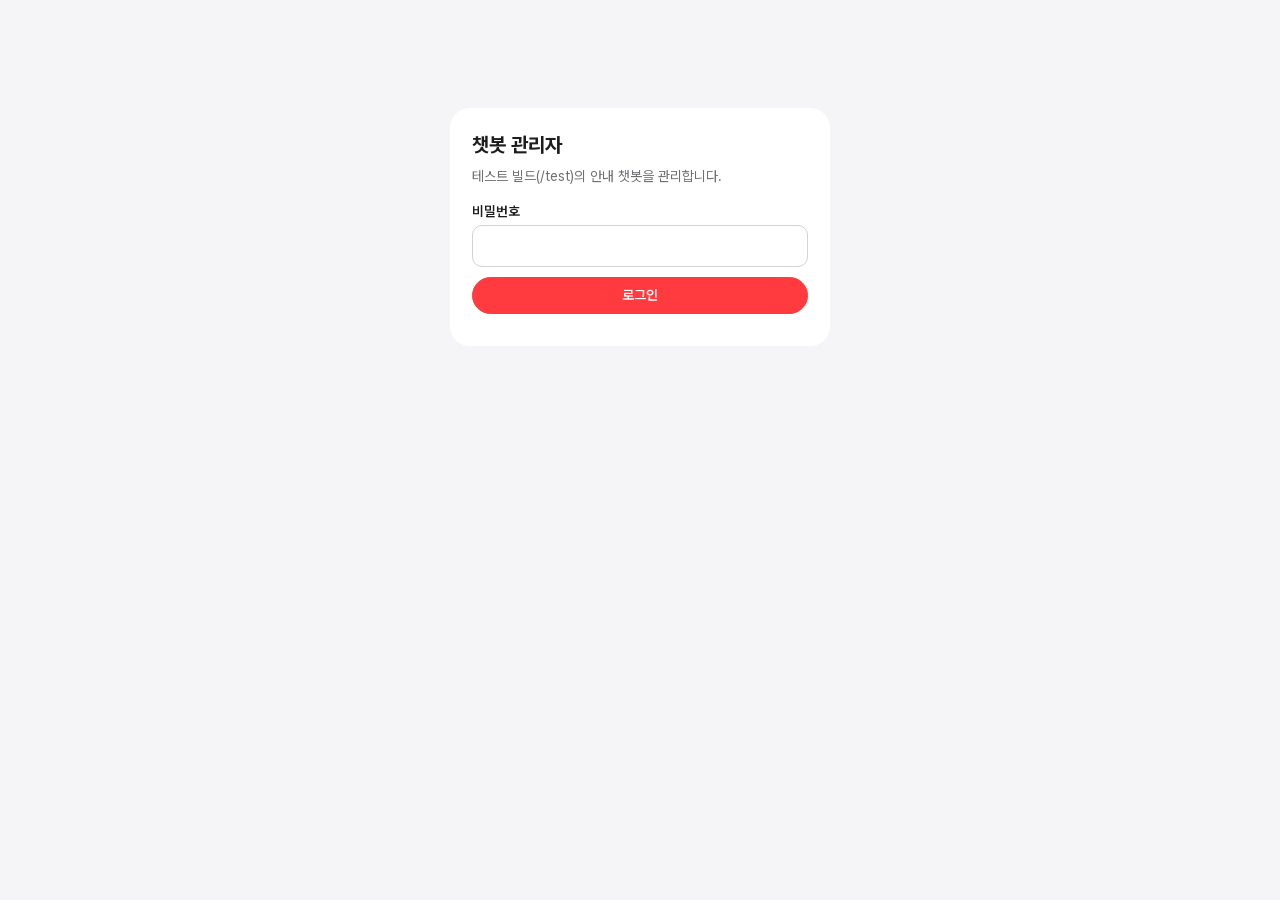
==== site/test/admin.html @ f01dce82 "테스트 빌드(/test)에 안내 챗봇 추가 - worker/: 챗봇 · 관리자 · 대화 시작 알림 API (Cloudflare Worker addiagram-test) - site" ====
<!doctype html>
<html lang="ko">
<head>
<meta charset="utf-8">
<meta name="viewport" content="width=device-width, initial-scale=1">
<meta name="robots" content="noindex, nofollow">
<title>챗봇 관리자</title>
<style>
@font-face { font-family: "Pretendard Variable"; src: url("../fonts/PretendardVariable.woff2") format("woff2"); font-weight: 45 920; font-display: swap; }
/* 챗봇 관리자: Q&A · 응답 문구 · 규칙 · 대화 기록 · 알림. 사이트와 같은 라이트 테마 · Pretendard */
:root { color-scheme: light; --brand: #ff3b40; --text: #1d1d1f; --text-2: #6e6e73; --text-3: #8e8e93; --line: #d2d2d7; --g1: #f0f0f3; --g2: #e5e5ea; --bg: #fff; --bg-gray: #f5f5f7; --font: "Pretendard Variable", Pretendard, -apple-system, "Apple SD Gothic Neo", "Malgun Gothic", sans-serif; }
* { box-sizing: border-box; }
[hidden] { display: none !important; }
body { margin: 0; font-family: var(--font); background: var(--bg-gray); color: var(--text); line-height: 1.5; word-break: keep-all; }
button, input, select, textarea { font: inherit; color: inherit; }
:focus-visible { outline: 2px solid var(--brand); outline-offset: 2px; }
.wrap { max-width: 1200px; margin: 0 auto; padding: 28px 16px 80px; }
header { display: flex; flex-wrap: wrap; align-items: center; gap: 12px 20px; }
h1 { margin: 0; font-size: 26px; font-weight: 800; letter-spacing: -0.03em; }
h1 small { font-size: 14px; font-weight: 600; color: var(--text-2); margin-left: 8px; letter-spacing: 0; }
.tabs { display: flex; flex-wrap: wrap; gap: 6px; margin-left: auto; }
.tabs button, .btn { padding: 7px 14px; border-radius: 999px; border: 1px solid var(--line); background: var(--bg); font-size: 14px; font-weight: 600; cursor: pointer; }
.tabs button[aria-selected="true"] { background: var(--text); color: #fff; border-color: var(--text); }
.btn.primary { background: var(--brand); border-color: var(--brand); color: #fff; }
.btn.ghost { background: transparent; }
.btn.danger { color: var(--brand); border-color: var(--brand); }
.btn:disabled { opacity: .45; cursor: not-allowed; }
.card { margin-top: 18px; padding: 22px; border-radius: 20px; background: var(--bg); }
.card h2 { margin: 0; font-size: 20px; font-weight: 700; }
.cap { margin: 6px 0 0; color: var(--text-2); font-size: 14px; }
.row { display: flex; flex-wrap: wrap; gap: 8px; align-items: center; }
.status { margin-left: 8px; font-size: 13.5px; color: var(--text-2); }
.status.err { color: var(--brand); }
.login { max-width: 380px; margin: 80px auto; }
.login label, .field { display: grid; gap: 4px; font-size: 13.5px; font-weight: 600; }
input[type="text"], input[type="password"], input[type="number"], select, textarea { padding: 9px 11px; border: 1px solid var(--line); border-radius: 10px; background: var(--bg); font-size: 14.5px; }
textarea { min-height: 90px; resize: vertical; }
.qa { display: grid; grid-template-columns: 260px minmax(0, 1fr); gap: 18px; margin-top: 16px; }
@media (max-width: 860px) { .qa { grid-template-columns: 1fr; } }
.cats { list-style: none; margin: 0; padding: 0; display: grid; gap: 4px; }
.cats li { display: grid; grid-template-columns: minmax(0, 1fr) auto; gap: 6px; align-items: center; }
.cats .pick { text-align: left; padding: 8px 10px; border-radius: 10px; border: 1px solid transparent; background: var(--bg-gray); cursor: pointer; font-weight: 600; }
.cats .pick[aria-pressed="true"] { border-color: var(--text); background: var(--bg); }
.cats .pick small { color: var(--text-3); font-weight: 500; margin-left: 4px; }
.mini { display: flex; gap: 2px; }
.mini button { width: 28px; height: 28px; border-radius: 8px; border: 1px solid var(--g2); background: var(--bg); cursor: pointer; font-size: 12px; }
.items { list-style: none; margin: 10px 0 0; padding: 0; display: grid; gap: 6px; }
.items li button { width: 100%; text-align: left; padding: 10px 12px; border-radius: 12px; border: 1px solid var(--g2); background: var(--bg); cursor: pointer; }
.items li button[aria-pressed="true"] { border-color: var(--brand); }
.items b { display: block; font-size: 14.5px; }
.items span { display: block; font-size: 13px; color: var(--text-2); white-space: nowrap; overflow: hidden; text-overflow: ellipsis; }
.editor { display: grid; gap: 12px; margin-top: 14px; padding: 16px; border-radius: 16px; background: var(--bg-gray); }
.grid2 { display: grid; grid-template-columns: repeat(auto-fit, minmax(260px, 1fr)); gap: 14px; margin-top: 16px; }
.field small { font-weight: 500; color: var(--text-2); }
table { width: 100%; border-collapse: collapse; font-size: 14px; font-variant-numeric: tabular-nums; }
th, td { padding: 8px 10px; border-bottom: 1px solid var(--g1); text-align: left; vertical-align: top; }
th { font-size: 13px; color: var(--text-2); font-weight: 700; }
tr.click { cursor: pointer; }
tr.click:hover td { background: var(--bg-gray); }
.tag { display: inline-block; padding: 1px 8px; border-radius: 999px; font-size: 12px; font-weight: 700; background: var(--g1); color: var(--text-2); }
.tag.red { background: var(--brand); color: #fff; }
.tag.dark { background: var(--text); color: #fff; }
.log { display: grid; gap: 8px; margin-top: 12px; }
.log .q { justify-self: end; max-width: 80%; padding: 8px 12px; border-radius: 12px; background: var(--text); color: #fff; white-space: pre-wrap; }
.log .a { max-width: 80%; padding: 8px 12px; border-radius: 12px; background: var(--bg-gray); white-space: pre-wrap; }
.log .k { font-size: 12px; color: var(--text-3); }
.tbl { overflow-x: auto; }
</style>
</head>
<body>
<div class="wrap">
  <section class="card login" id="login">
    <h2>챗봇 관리자</h2>
    <p class="cap">테스트 빌드(/test)의 안내 챗봇을 관리합니다.</p>
    <form id="loginForm" class="row" style="margin-top:14px;display:grid;gap:10px">
      <label>비밀번호<input type="password" id="pw" autocomplete="current-password" required></label>
      <button class="btn primary" type="submit">로그인</button>
      <span class="status err" id="loginErr" role="alert"></span>
    </form>
  </section>

  <div id="app" hidden>
    <header>
      <h1>챗봇 관리자<small id="modelInfo"></small></h1>
      <nav class="tabs" role="tablist" aria-label="관리 메뉴">
        <button type="button" role="tab" data-tab="qa" aria-selected="true">Q&amp;A</button>
        <button type="button" role="tab" data-tab="msg" aria-selected="false">응답 문구</button>
        <button type="button" role="tab" data-tab="rules" aria-selected="false">규칙</button>
        <button type="button" role="tab" data-tab="logs" aria-selected="false">대화 기록</button>
        <button type="button" role="tab" data-tab="notify" aria-selected="false">알림</button>
        <button type="button" class="btn ghost" id="logout">로그아웃</button>
      </nav>
    </header>

    <section class="card" data-panel="qa">
      <h2>Q&amp;A</h2>
      <p class="cap">챗봇은 이 Q&amp;A만 근거로 답합니다. 질문이 여기 있는 것과 비슷하면 모델을 쓰지 않고 이 답을 그대로 보여 줍니다. 키워드는 쉼표로 나눠 적으세요.</p>
      <div class="row" style="margin-top:12px"><button class="btn primary" id="saveKb">변경 저장</button><button class="btn danger" id="resetKb">초기값으로 되돌리기</button><span class="status" id="kbStatus"></span></div>
      <div class="qa">
        <div>
          <ul class="cats" id="cats"></ul>
          <div class="row" style="margin-top:10px"><input type="text" id="newCat" placeholder="새 카테고리 이름" aria-label="새 카테고리 이름"><button class="btn" id="addCat">추가</button></div>
        </div>
        <div>
          <div class="row"><b id="catTitle"></b><button class="btn" id="addItem">새 질문</button></div>
          <ul class="items" id="items"></ul>
          <form class="editor" id="editor" hidden>
            <label class="field">카테고리<select id="eCat"></select></label>
            <label class="field">질문<input type="text" id="eQ" maxlength="200" required></label>
            <label class="field">답변<textarea id="eA" maxlength="1500" required></textarea></label>
            <label class="field">키워드 <small>쉼표로 구분</small><input type="text" id="eK"></label>
            <div class="row"><button class="btn primary" type="submit">이 질문 적용</button><button class="btn danger" type="button" id="delItem">이 질문 삭제</button><span class="status">적용 후 위의 ‘변경 저장’을 눌러야 서버에 저장됩니다.</span></div>
          </form>
        </div>
      </div>
    </section>

    <section class="card" data-panel="msg" hidden>
      <h2>응답 문구</h2>
      <p class="cap">규칙에 걸렸을 때 챗봇이 보여 주는 고정 문구입니다. 이 문구들은 모델을 쓰지 않습니다.</p>
      <div class="grid2" id="msgFields"></div>
      <div class="row" style="margin-top:14px"><button class="btn primary" id="saveMsg">저장</button><span class="status" id="msgStatus"></span></div>
    </section>

    <section class="card" data-panel="rules" hidden>
      <h2>규칙</h2>
      <p class="cap">이상한 사용을 막는 기준입니다. 경고가 쌓이면 대화를 종료하고, 같은 접속에서 종료가 반복되면 24시간 막습니다.</p>
      <div class="grid2" id="ruleFields"></div>
      <label class="field" style="margin-top:14px">답변 방식 (모델에 주는 추가 지침)<textarea id="guidance" maxlength="800"></textarea></label>
      <div class="row" style="margin-top:14px"><button class="btn primary" id="saveRules">저장</button><span class="status" id="rulesStatus"></span></div>
      <h2 style="margin-top:26px">경고가 쌓이는 경우</h2>
      <ul class="cap">
        <li>의미 없는 글자(같은 글자 반복, 자음·모음만, 기호 위주)</li>
        <li>지침 · 프롬프트를 알아내거나 규칙을 무시하게 하려는 질문 (문장 패턴으로 먼저 거르고, 모델도 한 번 더 판단)</li>
        <li>사이트와 관련 없는 질문 (모델 판단)</li>
        <li>같은 질문을 허용 횟수보다 많이 반복</li>
        <li>욕설 · 일부러 길게 답하게 만드는 요청 등 정상 이용으로 보기 어려운 질문 (모델 판단)</li>
      </ul>
    </section>

    <section class="card" data-panel="logs" hidden>
      <h2>대화 기록</h2>
      <p class="cap">최근 대화 300개. 줄을 누르면 내용을 봅니다. 대화 기록은 30일 뒤 자동으로 지워집니다.</p>
      <div class="row" style="margin-top:10px"><button class="btn" id="reloadLogs">새로고침</button><span class="status" id="logStatus"></span></div>
      <div class="tbl"><table><thead><tr><th>마지막</th><th>이름</th><th>소속</th><th>질문</th><th>경고</th><th>상태</th></tr></thead><tbody id="logRows"></tbody></table></div>
      <div id="logDetail"></div>
    </section>

    <section class="card" data-panel="notify" hidden>
      <h2>대화 시작 알림</h2>
      <p class="cap">대화가 시작될 때마다 쌓이고, Claude 예약 작업이 Gmail 커넥터로 묶어서 보낸 뒤 ‘보냄’으로 바뀝니다.</p>
      <div class="row" style="margin-top:10px"><button class="btn" id="reloadNotify">새로고침</button><span class="status" id="notifyStatus"></span></div>
      <div class="tbl"><table><thead><tr><th>시작</th><th>이름</th><th>소속</th><th>이메일</th><th>첫 질문</th><th>메일</th></tr></thead><tbody id="notifyRows"></tbody></table></div>
    </section>
  </div>
</div>
<script>
const $ = (s) => document.querySelector(s);
const esc = (s) => String(s ?? '').replace(/[&<>"]/g, (c) => ({ '&': '&amp;', '<': '&lt;', '>': '&gt;', '"': '&quot;' }[c]));
const fmt = (t) => (t ? new Date(t).toLocaleString('ko-KR', { month: 'numeric', day: 'numeric', hour: '2-digit', minute: '2-digit' }) : '');
const uid = () => Math.random().toString(36).slice(2, 10);
let token = null; try { token = sessionStorage.getItem('appd-admin'); } catch (e) {}
let KB = null, CFG = null, DEF = null, cat = null, item = null;
const MSG_LABEL = { welcome: '시작 인사', offTopic: '사이트와 관련 없는 질문', noInfo: '안내 자료에 없는 질문', injection: '지침·프롬프트를 캐는 질문', duplicate: '같은 질문 반복', throttle: '질문이 너무 빠를 때', gibberish: '의미 없는 글자', tooLong: '질문이 너무 길 때', limit: '질문 수를 다 썼을 때', locked: '대화 종료', blocked: '접속 차단', error: '서버 · 모델 오류' };
const RULE_LABEL = { maxLen: ['질문 최대 글자 수', '자'], perMinute: ['1분에 할 수 있는 질문 수', '개'], perSession: ['대화 하나의 질문 수', '개'], duplicateFree: ['같은 질문을 이전 답으로 다시 보여 줄 횟수', '번 (넘으면 경고)'], strikeLimit: ['대화를 종료할 경고 수', '번'], lockedPerDay: ['하루에 이만큼 종료되면 24시간 차단', '번'], sessionsPerDay: ['같은 접속에서 하루에 시작할 수 있는 대화 수', '개'], faqThreshold: ['Q&A 그대로 답하는 유사도 (0~1)', '높을수록 엄격'], maxAnswer: ['답변 최대 글자 수', '자'] };

async function api(path, opts = {}) {
  const r = await fetch(`/api/admin/${path}`, { ...opts, headers: { 'content-type': 'application/json', authorization: `Bearer ${token}`, ...(opts.headers || {}) } });
  const j = await r.json().catch(() => ({}));
  if (r.status === 401) { logout(); throw new Error(j.error || '다시 로그인해 주세요.'); }
  if (!r.ok) throw new Error(j.error || `오류 ${r.status}`);
  return j;
}
function logout() { token = null; try { sessionStorage.removeItem('appd-admin'); } catch (e) {} $('#app').hidden = true; $('#login').hidden = false; }
$('#logout').onclick = logout;
$('#loginForm').onsubmit = async (e) => {
  e.preventDefault(); $('#loginErr').textContent = '';
  try {
    const r = await fetch('/api/admin/login', { method: 'POST', headers: { 'content-type': 'application/json' }, body: JSON.stringify({ password: $('#pw').value }) });
    const j = await r.json();
    if (!r.ok) throw new Error(j.error || '로그인하지 못했어요.');
    token = j.token; try { sessionStorage.setItem('appd-admin', token); } catch (x) {}
    $('#pw').value = ''; start();
  } catch (x) { $('#loginErr').textContent = x.message; }
};
document.querySelectorAll('[data-tab]').forEach((b) => b.onclick = () => {
  document.querySelectorAll('[data-tab]').forEach((x) => x.setAttribute('aria-selected', String(x === b)));
  document.querySelectorAll('[data-panel]').forEach((p) => p.hidden = p.dataset.panel !== b.dataset.tab);
  if (b.dataset.tab === 'logs') loadLogs();
  if (b.dataset.tab === 'notify') loadNotify();
});
const status = (id, text, err) => { const s = $(id); s.textContent = text; s.classList.toggle('err', !!err); };

/* ── Q&A ── */
function drawCats() {
  KB.categories.sort((a, b) => a.order - b.order);
  $('#cats').innerHTML = KB.categories.map((c, i) => `<li><button type="button" class="pick" data-cat="${esc(c.id)}" aria-pressed="${c.id === cat}">${esc(c.name)}<small>${KB.items.filter((x) => x.catId === c.id).length}</small></button>
    <span class="mini"><button type="button" data-up="${i}" aria-label="${esc(c.name)} 위로">▲</button><button type="button" data-down="${i}" aria-label="${esc(c.name)} 아래로">▼</button><button type="button" data-ren="${esc(c.id)}" aria-label="${esc(c.name)} 이름 바꾸기">✎</button><button type="button" data-del="${esc(c.id)}" aria-label="${esc(c.name)} 삭제">✕</button></span></li>`).join('');
  $('#eCat').innerHTML = KB.categories.map((c) => `<option value="${esc(c.id)}">${esc(c.name)}</option>`).join('');
  drawItems();
}
function drawItems() {
  const c = KB.categories.find((x) => x.id === cat);
  $('#catTitle').textContent = c ? c.name : '카테고리를 고르세요';
  $('#items').innerHTML = KB.items.filter((x) => x.catId === cat).map((x) => `<li><button type="button" data-item="${esc(x.id)}" aria-pressed="${x.id === item}"><b>${esc(x.question)}</b><span>${esc(x.answer)}</span></button></li>`).join('') || '<li class="cap">질문이 없습니다.</li>';
}
function openItem(id) {
  item = id; const x = KB.items.find((i) => i.id === id);
  $('#editor').hidden = !x; drawItems();
  if (!x) return;
  $('#eCat').value = x.catId; $('#eQ').value = x.question; $('#eA').value = x.answer; $('#eK').value = (x.keywords || []).join(', ');
  $('#eQ').focus();
}
$('#cats').onclick = (e) => {
  const b = e.target.closest('button'); if (!b) return;
  const cs = KB.categories;
  if (b.dataset.cat) { cat = b.dataset.cat; item = null; $('#editor').hidden = true; drawCats(); return; }
  if (b.dataset.up || b.dataset.down) {
    const i = +(b.dataset.up ?? b.dataset.down), j = b.dataset.up ? i - 1 : i + 1;
    if (j < 0 || j >= cs.length) return;
    [cs[i].order, cs[j].order] = [cs[j].order, cs[i].order]; [cs[i], cs[j]] = [cs[j], cs[i]]; cs.forEach((c, k) => c.order = k);
    drawCats(); status('#kbStatus', '저장하지 않은 변경이 있어요.'); return;
  }
  if (b.dataset.ren) { const c = cs.find((x) => x.id === b.dataset.ren); const n = prompt('새 카테고리 이름', c.name); if (n && n.trim()) { c.name = n.trim().slice(0, 40); drawCats(); status('#kbStatus', '저장하지 않은 변경이 있어요.'); } return; }
  if (b.dataset.del) {
    const c = cs.find((x) => x.id === b.dataset.del), n = KB.items.filter((x) => x.catId === c.id).length;
    if (!confirm(`‘${c.name}’ 카테고리${n ? `와 질문 ${n}개` : ''}를 삭제할까요?`)) return;
    KB.categories = cs.filter((x) => x.id !== c.id); KB.items = KB.items.filter((x) => x.catId !== c.id);
    cat = KB.categories[0]?.id; drawCats(); status('#kbStatus', '저장하지 않은 변경이 있어요.');
  }
};
$('#addCat').onclick = () => { const n = $('#newCat').value.trim(); if (!n) return; const c = { id: 'c' + uid(), name: n.slice(0, 40), order: KB.categories.length }; KB.categories.push(c); cat = c.id; $('#newCat').value = ''; drawCats(); status('#kbStatus', '저장하지 않은 변경이 있어요.'); };
$('#items').onclick = (e) => { const b = e.target.closest('[data-item]'); if (b) openItem(b.dataset.item); };
$('#addItem').onclick = () => { if (!cat) return; const x = { id: 'q' + uid(), catId: cat, question: '새 질문', answer: '답변을 입력하세요.', keywords: [] }; KB.items.push(x); openItem(x.id); status('#kbStatus', '저장하지 않은 변경이 있어요.'); };
$('#editor').onsubmit = (e) => {
  e.preventDefault(); const x = KB.items.find((i) => i.id === item); if (!x) return;
  x.catId = $('#eCat').value; x.question = $('#eQ').value.trim(); x.answer = $('#eA').value.trim(); x.keywords = $('#eK').value.split(',').map((k) => k.trim()).filter(Boolean); x.updatedAt = Date.now();
  cat = x.catId; drawCats(); status('#kbStatus', '저장하지 않은 변경이 있어요.');
};
$('#delItem').onclick = () => { const x = KB.items.find((i) => i.id === item); if (!x || !confirm(`‘${x.question}’를 삭제할까요?`)) return; KB.items = KB.items.filter((i) => i.id !== item); item = null; $('#editor').hidden = true; drawCats(); status('#kbStatus', '저장하지 않은 변경이 있어요.'); };
$('#saveKb').onclick = async () => { try { KB = await api('kb', { method: 'PUT', body: JSON.stringify(KB) }); drawCats(); status('#kbStatus', '저장했어요.'); } catch (x) { status('#kbStatus', x.message, true); } };
$('#resetKb').onclick = async () => { if (!confirm('Q&A를 처음 제공된 내용으로 되돌릴까요? 지금 내용은 사라집니다.')) return; try { KB = await api('kb/reset', { method: 'POST' }); cat = KB.categories[0]?.id; item = null; $('#editor').hidden = true; drawCats(); status('#kbStatus', '초기값으로 되돌렸어요.'); } catch (x) { status('#kbStatus', x.message, true); } };

/* ── 응답 문구 · 규칙 ── */
function drawConfig() {
  $('#msgFields').innerHTML = Object.keys(MSG_LABEL).map((k) => `<label class="field">${MSG_LABEL[k]}<textarea data-msg="${k}" maxlength="400">${esc(CFG.messages[k])}</textarea></label>`).join('');
  $('#ruleFields').innerHTML = Object.keys(RULE_LABEL).map((k) => `<label class="field">${RULE_LABEL[k][0]} <small>${RULE_LABEL[k][1]} · 기본 ${DEF.limits[k]}</small><input type="number" step="${k === 'faqThreshold' ? '0.05' : '1'}" min="0" data-rule="${k}" value="${CFG.limits[k]}"></label>`).join('');
  $('#guidance').value = CFG.guidance;
}
async function saveConfig(statusId) {
  const next = { messages: {}, limits: {}, guidance: $('#guidance').value };
  document.querySelectorAll('[data-msg]').forEach((t) => next.messages[t.dataset.msg] = t.value);
  document.querySelectorAll('[data-rule]').forEach((i) => next.limits[i.dataset.rule] = Number(i.value));
  try { CFG = await api('config', { method: 'PUT', body: JSON.stringify(next) }); drawConfig(); status(statusId, '저장했어요.'); } catch (x) { status(statusId, x.message, true); }
}
$('#saveMsg').onclick = () => saveConfig('#msgStatus');
$('#saveRules').onclick = () => saveConfig('#rulesStatus');

/* ── 대화 기록 ── */
const KIND = { answer: '모델 답변', faq: 'Q&A 답변', repeat: '이전 답 다시', duplicate: '반복 경고', off_topic: '무관 질문', prompt_attack: '지침 캐기', abuse: '이상 사용', gibberish: '의미 없는 글자', too_long: '너무 김', no_info: '자료 없음', error: '오류', throttle: '너무 빠름' };
async function loadLogs() {
  try {
    const rows = await api('sessions');
    $('#logRows').innerHTML = rows.map((s) => `<tr class="click" data-sess="${esc(s.id)}"><td>${fmt(s.last)}</td><td>${esc(s.name)}</td><td>${esc(s.org)}</td><td>${s.count ?? 0}</td><td>${s.strikes ? `<span class="tag red">${s.strikes}</span>` : 0}</td><td>${s.locked ? '<span class="tag dark">종료</span>' : '<span class="tag">진행</span>'}</td></tr>`).join('') || '<tr><td colspan="6" class="cap">아직 대화가 없어요.</td></tr>';
    status('#logStatus', `${rows.length}개`);
  } catch (x) { status('#logStatus', x.message, true); }
}
$('#reloadLogs').onclick = loadLogs;
$('#logRows').onclick = async (e) => {
  const tr = e.target.closest('[data-sess]'); if (!tr) return;
  try {
    const s = await api(`sessions/${tr.dataset.sess}`);
    $('#logDetail').innerHTML = `<div class="editor"><div class="row"><b>${esc(s.name)}</b><span class="cap">${esc(s.org)} ${esc(s.email)} · 시작 ${fmt(s.createdAt)} · 질문 ${s.count} · 경고 ${s.strikes}</span><button class="btn danger" id="delSess" data-id="${esc(s.id)}">이 대화 삭제</button></div>
      ${s.flags?.length ? `<p class="cap">경고: ${s.flags.map((f) => `${KIND[f.kind] || f.kind}(${esc(f.q)})`).join(' · ')}</p>` : ''}
      <div class="log">${(s.history || []).map((h) => `<div class="q">${esc(h.q)}</div><div class="a">${esc(h.a)}</div><div class="k">${KIND[h.kind] || h.kind} · ${fmt(h.t)}${h.err ? ' · ' + esc(h.err) : ''}</div>`).join('')}</div></div>`;
    $('#delSess').onclick = async (ev) => { if (!confirm('이 대화 기록을 삭제할까요?')) return; await api(`sessions/${ev.target.dataset.id}`, { method: 'DELETE' }); $('#logDetail').innerHTML = ''; loadLogs(); };
  } catch (x) { status('#logStatus', x.message, true); }
};

/* ── 알림 ── */
async function loadNotify() {
  try {
    const rows = (await api('notifications')).reverse();
    $('#notifyRows').innerHTML = rows.map((n) => `<tr><td>${fmt(n.startedAt)}</td><td>${esc(n.name)}</td><td>${esc(n.org)}</td><td>${esc(n.email)}</td><td>${esc(n.firstQuestion)}</td><td>${n.sent ? '<span class="tag">보냄</span>' : '<span class="tag red">대기</span>'}</td></tr>`).join('') || '<tr><td colspan="6" class="cap">아직 없어요.</td></tr>';
    status('#notifyStatus', `대기 ${rows.filter((n) => !n.sent).length}개`);
  } catch (x) { status('#notifyStatus', x.message, true); }
}
$('#reloadNotify').onclick = loadNotify;

async function start() {
  try {
    const [kb, c] = await Promise.all([api('kb'), api('config')]);
    KB = kb; CFG = c.config; DEF = c.defaults;
    $('#modelInfo').textContent = `모델 ${c.model}${c.hasKey ? '' : ' · API 키 없음'}`;
    cat = KB.categories[0]?.id;
    $('#login').hidden = true; $('#app').hidden = false;
    drawCats(); drawConfig();
  } catch (x) { $('#loginErr').textContent = x.message; }
}
if (token) start();
</script>
</body>
</html>
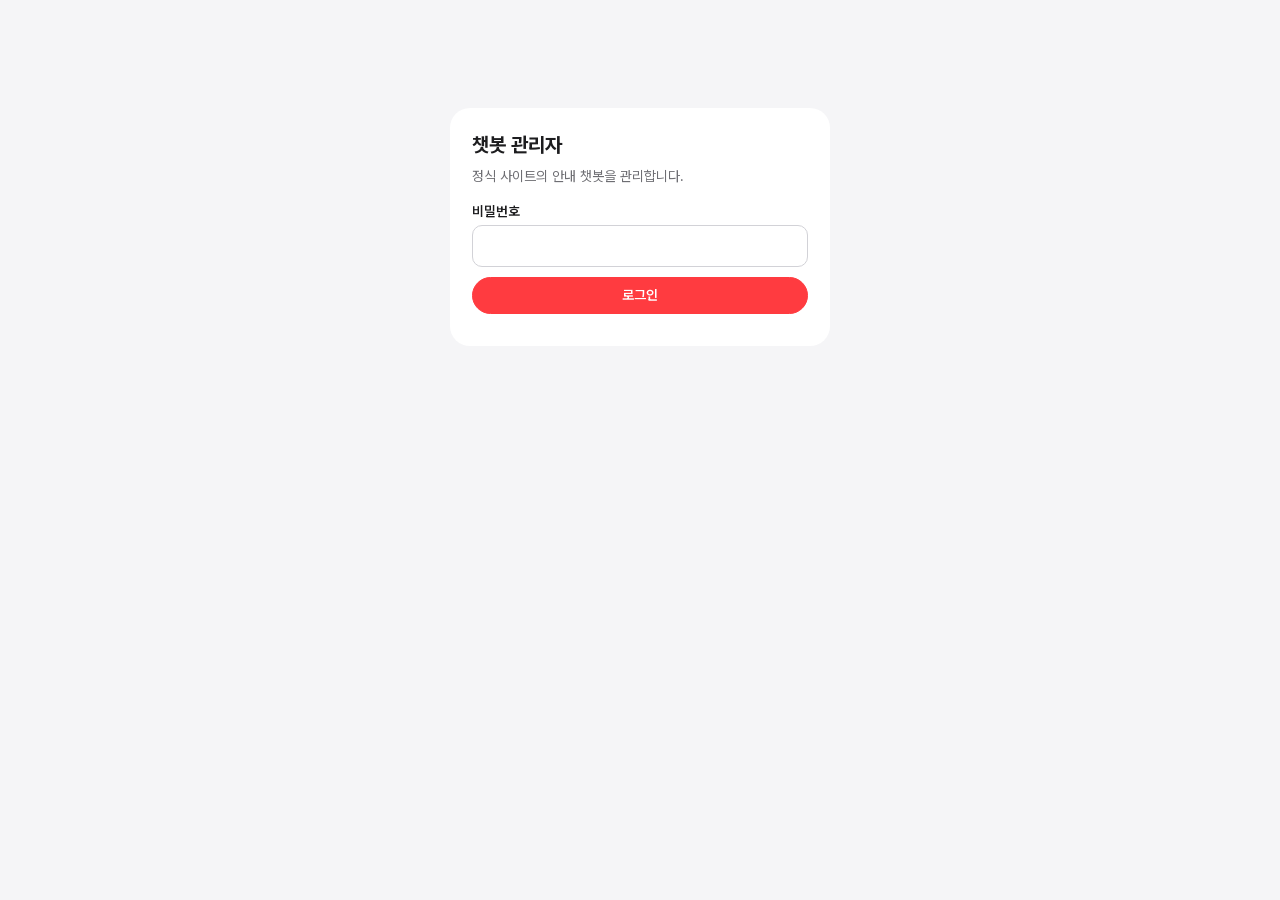
==== commit f7075fb9: "정식 사이트 챗봇 · 관리자에서 '테스트' 표시 빼기 Co-Authored-By: Claude Opus 5.5 <noreply@anthropic.com>" ====
--- a/site/test/admin.html
+++ b/site/test/admin.html
@@ -5,6 +5,10 @@
 <meta name="viewport" content="width=device-width, initial-scale=1">
 <meta name="robots" content="noindex, nofollow">
 <title>챗봇 관리자</title>
+<script>
+// Vercel에는 챗봇 서버가 없어 관리자는 Cloudflare 정식 Worker에서 연다
+if (location.hostname.endsWith('.vercel.app')) location.replace('https://addiagram.landing-test.workers.dev/admin/');
+</script>
 <style>
 @font-face { font-family: "Pretendard Variable"; src: url("../fonts/PretendardVariable.woff2") format("woff2"); font-weight: 45 920; font-display: swap; }
 /* 챗봇 관리자: Q&A · 응답 문구 · 규칙 · 대화 기록 · 알림. 사이트와 같은 라이트 테마 · Pretendard */
@@ -71,7 +75,8 @@
 <div class="wrap">
   <section class="card login" id="login">
     <h2>챗봇 관리자</h2>
-    <p class="cap">테스트 빌드(/test)의 안내 챗봇을 관리합니다.</p>
+    <p class="cap" id="siteCap">안내 챗봇을 관리합니다.</p>
+    <script>document.getElementById('siteCap').textContent = location.pathname.startsWith('/test/') ? '테스트 빌드(/test)의 안내 챗봇을 관리합니다.' : '정식 사이트의 안내 챗봇을 관리합니다.';</script>
     <form id="loginForm" class="row" style="margin-top:14px;display:grid;gap:10px">
       <label>비밀번호<input type="password" id="pw" autocomplete="current-password" required></label>
       <button class="btn primary" type="submit">로그인</button>
